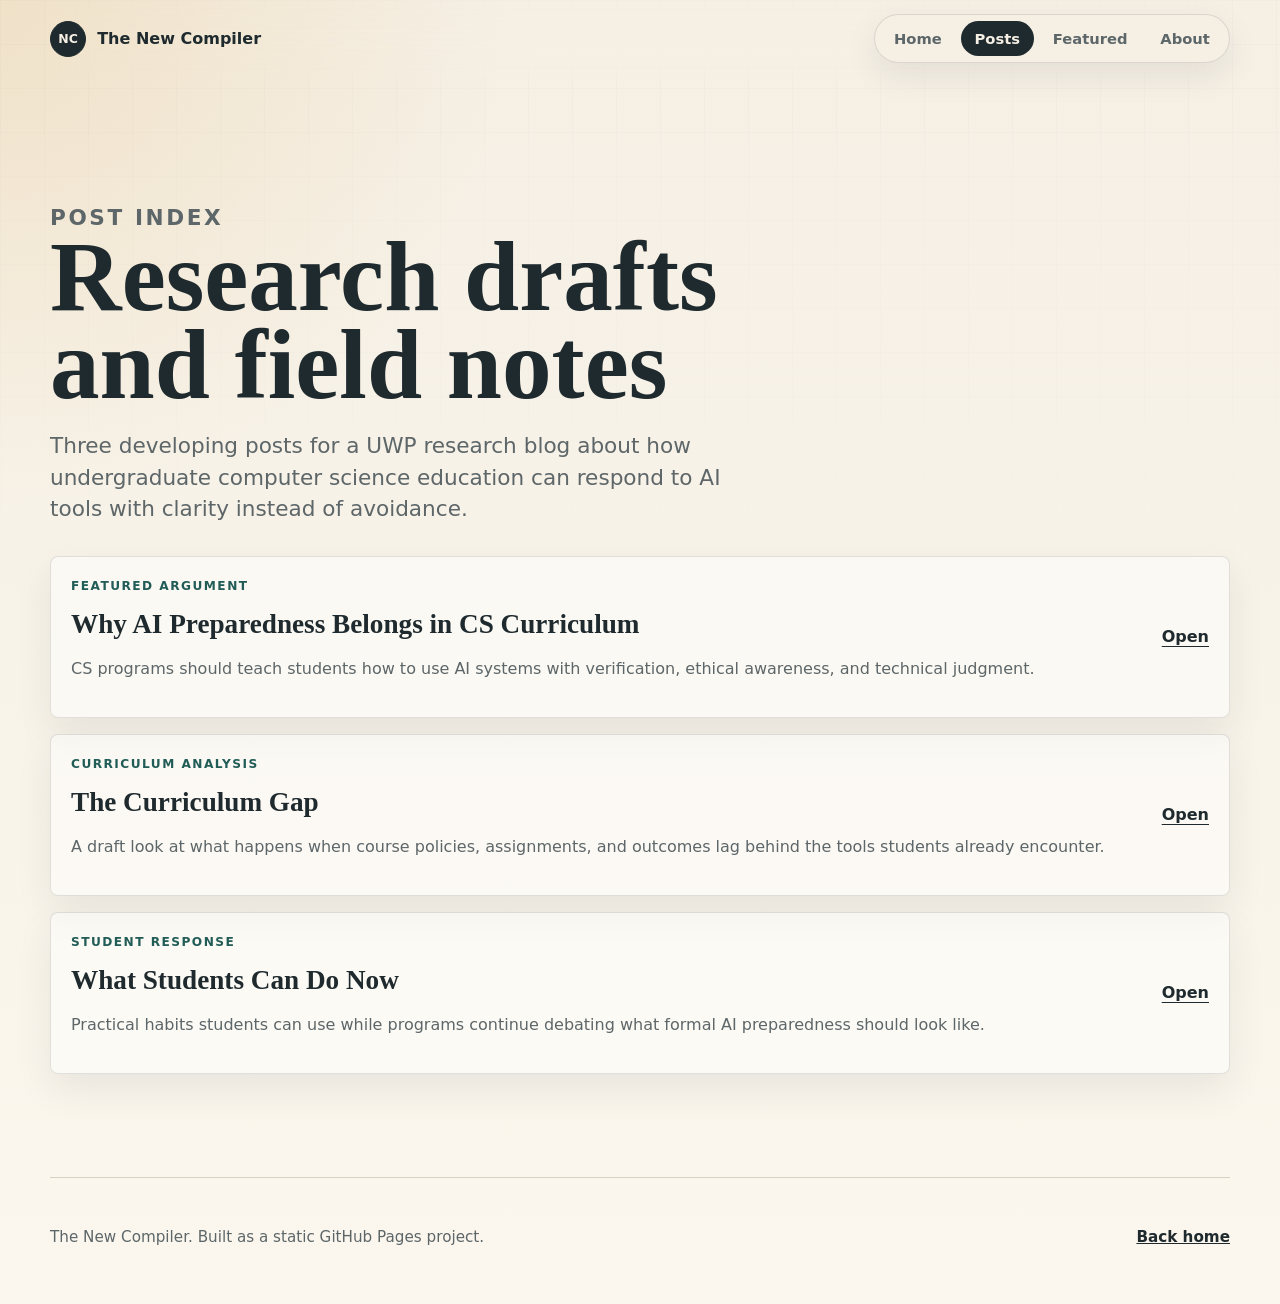
==== posts/index.html @ 00ad9a23 "Create static UWP AI blog" ====
<!DOCTYPE html>
<html lang="en">
<head>
  <meta charset="UTF-8" />
  <meta name="viewport" content="width=device-width, initial-scale=1.0" />
  <meta
    name="description"
    content="Posts from The New Compiler, a UWP research blog on AI preparedness in CS education."
  />
  <title>Posts | The New Compiler</title>
  <link rel="stylesheet" href="../styles/main.css" />
</head>
<body>
  <a class="skip-link" href="#main">Skip to main content</a>

  <header class="site-header">
    <a class="site-logo" href="../index.html" aria-label="The New Compiler home">
      <span class="logo-mark" aria-hidden="true">NC</span>
      <span>The New Compiler</span>
    </a>
    <nav class="site-nav" aria-label="Primary navigation">
      <a href="../index.html">Home</a>
      <a href="./index.html">Posts</a>
      <a href="./ai-preparedness.html">Featured</a>
      <a href="../index.html#about">About</a>
    </nav>
  </header>

  <div class="reading-progress" aria-hidden="true">
    <span></span>
  </div>

  <main id="main" class="page-shell">
    <header class="page-header">
      <p class="eyebrow">Post index</p>
      <h1>Research drafts and field notes</h1>
      <p>
        Three developing posts for a UWP research blog about how undergraduate
        computer science education can respond to AI tools with clarity instead
        of avoidance.
      </p>
    </header>

    <section class="post-list" aria-label="All blog posts">
      <article class="list-card">
        <div>
          <p class="tag">Featured argument</p>
          <h2><a href="./ai-preparedness.html">Why AI Preparedness Belongs in CS Curriculum</a></h2>
          <p>
            CS programs should teach students how to use AI systems with
            verification, ethical awareness, and technical judgment.
          </p>
        </div>
        <a class="text-link" href="./ai-preparedness.html">Open</a>
      </article>

      <article class="list-card">
        <div>
          <p class="tag">Curriculum analysis</p>
          <h2><a href="./curriculum-gap.html">The Curriculum Gap</a></h2>
          <p>
            A draft look at what happens when course policies, assignments, and
            outcomes lag behind the tools students already encounter.
          </p>
        </div>
        <a class="text-link" href="./curriculum-gap.html">Open</a>
      </article>

      <article class="list-card">
        <div>
          <p class="tag">Student response</p>
          <h2><a href="./student-response.html">What Students Can Do Now</a></h2>
          <p>
            Practical habits students can use while programs continue debating
            what formal AI preparedness should look like.
          </p>
        </div>
        <a class="text-link" href="./student-response.html">Open</a>
      </article>
    </section>
  </main>

  <footer class="site-footer">
    <p>The New Compiler. Built as a static GitHub Pages project.</p>
    <a href="../index.html">Back home</a>
  </footer>

  <script src="../scripts/main.js"></script>
</body>
</html>
---- styles/main.css ----
:root {
  --paper: #f5efe4;
  --paper-soft: #fbf7ee;
  --ink: #1f2a2e;
  --ink-muted: #5d6668;
  --line: #d8d0c2;
  --green: #2e7d76;
  --green-dark: #215c57;
  --rust: #c95b3e;
  --gold: #d8a34a;
  --white: #ffffff;
  --shadow: 0 22px 60px rgba(31, 42, 46, 0.14);
  --max-width: 1180px;
  --article-width: 760px;
}

* {
  box-sizing: border-box;
}

html {
  scroll-behavior: smooth;
}

body {
  margin: 0;
  background:
    radial-gradient(circle at top left, rgba(216, 163, 74, 0.18), transparent 32rem),
    linear-gradient(180deg, var(--paper) 0%, var(--paper-soft) 100%);
  color: var(--ink);
  font-family: Inter, ui-sans-serif, system-ui, -apple-system, BlinkMacSystemFont, "Segoe UI", sans-serif;
  font-size: 16px;
  line-height: 1.6;
}

body::before {
  content: "";
  position: fixed;
  inset: 0;
  pointer-events: none;
  background-image:
    linear-gradient(rgba(31, 42, 46, 0.035) 1px, transparent 1px),
    linear-gradient(90deg, rgba(31, 42, 46, 0.035) 1px, transparent 1px);
  background-size: 44px 44px;
  mask-image: linear-gradient(to bottom, rgba(0, 0, 0, 0.5), transparent 70%);
}

img {
  display: block;
  max-width: 100%;
}

a {
  color: inherit;
}

a:focus-visible,
button:focus-visible {
  outline: 3px solid var(--gold);
  outline-offset: 4px;
}

.skip-link {
  position: absolute;
  left: 1rem;
  top: 0.75rem;
  z-index: 100;
  transform: translateY(-150%);
  background: var(--ink);
  color: var(--paper);
  padding: 0.7rem 1rem;
  border-radius: 999px;
  text-decoration: none;
  transition: transform 160ms ease;
}

.skip-link:focus {
  transform: translateY(0);
}

.site-header {
  position: sticky;
  top: 0;
  z-index: 20;
  display: flex;
  align-items: center;
  justify-content: space-between;
  gap: 1rem;
  width: min(var(--max-width), calc(100% - 2rem));
  margin: 0 auto;
  padding: 0.9rem 0;
  backdrop-filter: blur(18px);
}

.site-header.is-scrolled {
  border-bottom: 1px solid rgba(31, 42, 46, 0.08);
}

.site-logo {
  display: inline-flex;
  align-items: center;
  gap: 0.7rem;
  min-width: max-content;
  color: var(--ink);
  font-weight: 800;
  letter-spacing: 0;
  text-decoration: none;
}

.logo-mark {
  display: inline-grid;
  place-items: center;
  width: 2.25rem;
  height: 2.25rem;
  border: 1px solid var(--ink);
  border-radius: 50%;
  background: var(--ink);
  color: var(--paper);
  font-size: 0.78rem;
  font-weight: 900;
}

.site-nav {
  display: flex;
  align-items: center;
  gap: 0.35rem;
  padding: 0.35rem;
  border: 1px solid rgba(31, 42, 46, 0.12);
  border-radius: 999px;
  background: rgba(245, 239, 228, 0.78);
  box-shadow: 0 12px 34px rgba(31, 42, 46, 0.08);
}

.site-nav a {
  display: inline-flex;
  align-items: center;
  min-height: 2.2rem;
  padding: 0.35rem 0.85rem;
  border-radius: 999px;
  color: var(--ink-muted);
  font-size: 0.92rem;
  font-weight: 700;
  text-decoration: none;
  transition: background 160ms ease, color 160ms ease;
}

.site-nav a:hover,
.site-nav a.is-active {
  background: var(--ink);
  color: var(--paper);
}

.reading-progress {
  position: fixed;
  top: 0;
  left: 0;
  z-index: 30;
  width: 100%;
  height: 4px;
  background: transparent;
}

.reading-progress span {
  display: block;
  width: 0%;
  height: 100%;
  background: linear-gradient(90deg, var(--rust), var(--gold), var(--green));
}

.hero {
  display: grid;
  grid-template-columns: minmax(0, 1.05fr) minmax(300px, 0.85fr);
  align-items: center;
  gap: clamp(2rem, 5vw, 5rem);
  width: min(var(--max-width), calc(100% - 2rem));
  min-height: calc(100svh - 5.5rem);
  margin: 0 auto;
  padding: clamp(2.5rem, 7vw, 6rem) 0 clamp(2rem, 5vw, 4rem);
}

.hero-copy {
  max-width: 760px;
}

.eyebrow,
.section-kicker,
.tag,
.note-label {
  margin: 0 0 0.85rem;
  color: var(--green-dark);
  font-size: 0.76rem;
  font-weight: 900;
  letter-spacing: 0.12em;
  text-transform: uppercase;
}

.hero h1,
.page-header h1,
.article-header h1 {
  margin: 0;
  font-family: Georgia, "Times New Roman", serif;
  font-size: 8.8rem;
  line-height: 0.88;
  letter-spacing: 0;
  overflow-wrap: anywhere;
}

.subtitle,
.page-header p,
.article-dek {
  max-width: 680px;
  margin: 1.4rem 0 0;
  color: var(--ink-muted);
  font-size: 1.35rem;
  line-height: 1.45;
}

.hero-actions {
  display: flex;
  flex-wrap: wrap;
  gap: 0.8rem;
  margin-top: 2rem;
}

.button {
  display: inline-flex;
  align-items: center;
  justify-content: center;
  min-height: 3rem;
  padding: 0.8rem 1.15rem;
  border: 1px solid var(--ink);
  border-radius: 999px;
  font-weight: 800;
  text-decoration: none;
  transition: transform 160ms ease, box-shadow 160ms ease, background 160ms ease;
}

.button:hover {
  transform: translateY(-2px);
  box-shadow: 0 14px 28px rgba(31, 42, 46, 0.12);
}

.button.primary {
  background: var(--ink);
  color: var(--paper);
}

.button.secondary {
  background: rgba(255, 255, 255, 0.42);
  color: var(--ink);
}

.hero-visual {
  margin: 0;
}

.hero-visual img {
  width: 100%;
  border: 1px solid rgba(31, 42, 46, 0.12);
  border-radius: 1.5rem;
  box-shadow: var(--shadow);
}

.hero-visual figcaption {
  max-width: 28rem;
  margin: 0.85rem 0 0;
  color: var(--ink-muted);
  font-size: 0.9rem;
}

.featured-argument,
.content-section,
.about-section,
.page-shell,
.article-shell {
  width: min(var(--max-width), calc(100% - 2rem));
  margin: 0 auto;
}

.featured-argument {
  padding: clamp(2rem, 5vw, 4rem) 0;
  border-top: 1px solid var(--line);
  border-bottom: 1px solid var(--line);
}

.feature-layout {
  display: grid;
  grid-template-columns: minmax(0, 1fr) minmax(260px, 0.38fr);
  gap: clamp(1.5rem, 4vw, 3rem);
  align-items: start;
}

.featured-argument h2,
.section-heading h2,
.about-section h2 {
  margin: 0;
  font-family: Georgia, "Times New Roman", serif;
  font-size: 4.2rem;
  line-height: 1;
  letter-spacing: 0;
}

.featured-argument p,
.about-section p {
  margin: 1.2rem 0 0;
  color: var(--ink-muted);
  font-size: 1.08rem;
}

.argument-note {
  padding: 1.25rem;
  border: 1px solid rgba(31, 42, 46, 0.14);
  border-radius: 0.5rem;
  background: var(--ink);
  color: var(--paper);
}

.argument-note p {
  color: var(--paper);
}

.argument-note .note-label {
  color: var(--gold);
}

.content-section {
  padding: clamp(3rem, 7vw, 6rem) 0 0;
}

.section-heading {
  display: flex;
  align-items: end;
  justify-content: space-between;
  gap: 2rem;
  margin-bottom: 1.3rem;
}

.post-grid {
  display: grid;
  grid-template-columns: repeat(3, minmax(0, 1fr));
  gap: 1rem;
}

.post-card,
.source-grid article,
.list-card {
  border: 1px solid rgba(31, 42, 46, 0.13);
  border-radius: 0.5rem;
  background: rgba(255, 255, 255, 0.48);
  box-shadow: 0 16px 36px rgba(31, 42, 46, 0.08);
}

.post-card {
  display: flex;
  flex-direction: column;
  min-height: 24rem;
  padding: 1.25rem;
}

.post-card h3,
.source-grid h3,
.list-card h2 {
  margin: 0;
  font-family: Georgia, "Times New Roman", serif;
  font-size: 1.7rem;
  line-height: 1.08;
}

.post-card h3 a,
.list-card h2 a {
  text-decoration: none;
}

.post-card h3 a:hover,
.list-card h2 a:hover,
.text-link:hover {
  color: var(--green-dark);
}

.post-card p:not(.tag),
.source-grid p,
.list-card p:not(.tag) {
  color: var(--ink-muted);
}

.post-card .text-link {
  margin-top: auto;
}

.text-link {
  display: inline-flex;
  align-items: center;
  width: fit-content;
  color: var(--ink);
  font-weight: 900;
  text-underline-offset: 0.25em;
}

.question-list {
  display: grid;
  grid-template-columns: repeat(4, minmax(0, 1fr));
  gap: 0.8rem;
  margin: 0;
  padding: 0;
  list-style: none;
  counter-reset: questions;
}

.question-list li {
  min-height: 13rem;
  padding: 1rem;
  border-top: 4px solid var(--green);
  background: var(--ink);
  color: var(--paper);
  counter-increment: questions;
}

.question-list li::before {
  content: "0" counter(questions);
  display: block;
  margin-bottom: 1.2rem;
  color: var(--gold);
  font-weight: 900;
}

.source-grid {
  display: grid;
  grid-template-columns: repeat(3, minmax(0, 1fr));
  gap: 1rem;
}

.source-grid article {
  padding: 1.25rem;
}

.about-section {
  display: grid;
  grid-template-columns: minmax(0, 0.8fr) minmax(280px, 0.55fr);
  gap: clamp(1.5rem, 5vw, 4rem);
  align-items: start;
  margin-top: clamp(3rem, 7vw, 6rem);
  padding: clamp(2rem, 5vw, 4rem) 0;
  border-top: 1px solid var(--line);
}

.site-footer {
  display: flex;
  align-items: center;
  justify-content: space-between;
  gap: 1rem;
  width: min(var(--max-width), calc(100% - 2rem));
  margin: 0 auto;
  padding: 2rem 0 2.5rem;
  border-top: 1px solid var(--line);
  color: var(--ink-muted);
  font-size: 0.95rem;
}

.site-footer a {
  color: var(--ink);
  font-weight: 800;
}

.page-shell {
  padding: clamp(3rem, 8vw, 7rem) 0;
}

.page-header {
  margin-bottom: 2rem;
}

.page-header h1 {
  max-width: 820px;
  font-size: 6.2rem;
}

.post-list {
  display: grid;
  gap: 1rem;
}

.list-card {
  display: grid;
  grid-template-columns: minmax(0, 1fr) auto;
  gap: 1rem;
  align-items: center;
  padding: 1.25rem;
}

.article-shell {
  padding: clamp(2rem, 7vw, 5.5rem) 0;
}

.article {
  max-width: var(--article-width);
  margin: 0 auto;
}

.article-header {
  margin-bottom: 2rem;
}

.article-header h1 {
  font-size: 5.7rem;
}

.draft-box {
  margin: 0 0 1.8rem;
  padding: 1rem 1.1rem;
  border-left: 5px solid var(--rust);
  background: rgba(255, 255, 255, 0.62);
  color: var(--ink);
  font-weight: 750;
}

.article p,
.article li {
  color: var(--ink-muted);
  font-size: 1.08rem;
}

.article h2 {
  margin: 2.4rem 0 0.8rem;
  font-family: Georgia, "Times New Roman", serif;
  font-size: 2.8rem;
  line-height: 1.05;
}

.article blockquote {
  margin: 2rem 0;
  padding: 1.1rem 1.3rem;
  border-left: 5px solid var(--green);
  background: var(--ink);
  color: var(--paper);
  font-family: Georgia, "Times New Roman", serif;
  font-size: 1.5rem;
  line-height: 1.3;
}

.article-list {
  padding-left: 1.4rem;
}

.article-footer {
  display: flex;
  flex-wrap: wrap;
  gap: 1rem;
  justify-content: space-between;
  margin-top: 3rem;
  padding-top: 1.5rem;
  border-top: 1px solid var(--line);
}

@media (max-width: 900px) {
  .site-header {
    align-items: flex-start;
    flex-direction: column;
  }

  .site-nav {
    width: 100%;
    overflow-x: auto;
    border-radius: 0.5rem;
  }

  .site-nav a {
    white-space: nowrap;
  }

  .hero,
  .feature-layout,
  .about-section {
    grid-template-columns: 1fr;
  }

  .hero {
    min-height: auto;
  }

  .post-grid,
  .source-grid,
  .question-list {
    grid-template-columns: 1fr 1fr;
  }

  .hero h1,
  .page-header h1 {
    font-size: 5.6rem;
  }

  .article-header h1 {
    font-size: 4.2rem;
  }

  .featured-argument h2,
  .section-heading h2,
  .about-section h2 {
    font-size: 3.2rem;
  }
}

@media (max-width: 640px) {
  body {
    font-size: 15px;
  }

  .hero h1,
  .page-header h1 {
    font-size: 4rem;
  }

  .article-header h1 {
    font-size: 2.65rem;
    line-height: 0.96;
  }

  .subtitle,
  .page-header p,
  .article-dek {
    font-size: 1.08rem;
  }

  .featured-argument h2,
  .section-heading h2,
  .about-section h2 {
    font-size: 2.4rem;
  }

  .article h2 {
    font-size: 2rem;
  }

  .hero-actions,
  .site-footer {
    align-items: stretch;
    flex-direction: column;
  }

  .button {
    width: 100%;
  }

  .section-heading {
    display: block;
  }

  .post-grid,
  .source-grid,
  .question-list {
    grid-template-columns: 1fr;
  }

  .post-card {
    min-height: auto;
  }

  .question-list li {
    min-height: auto;
  }

  .list-card {
    display: block;
  }
}
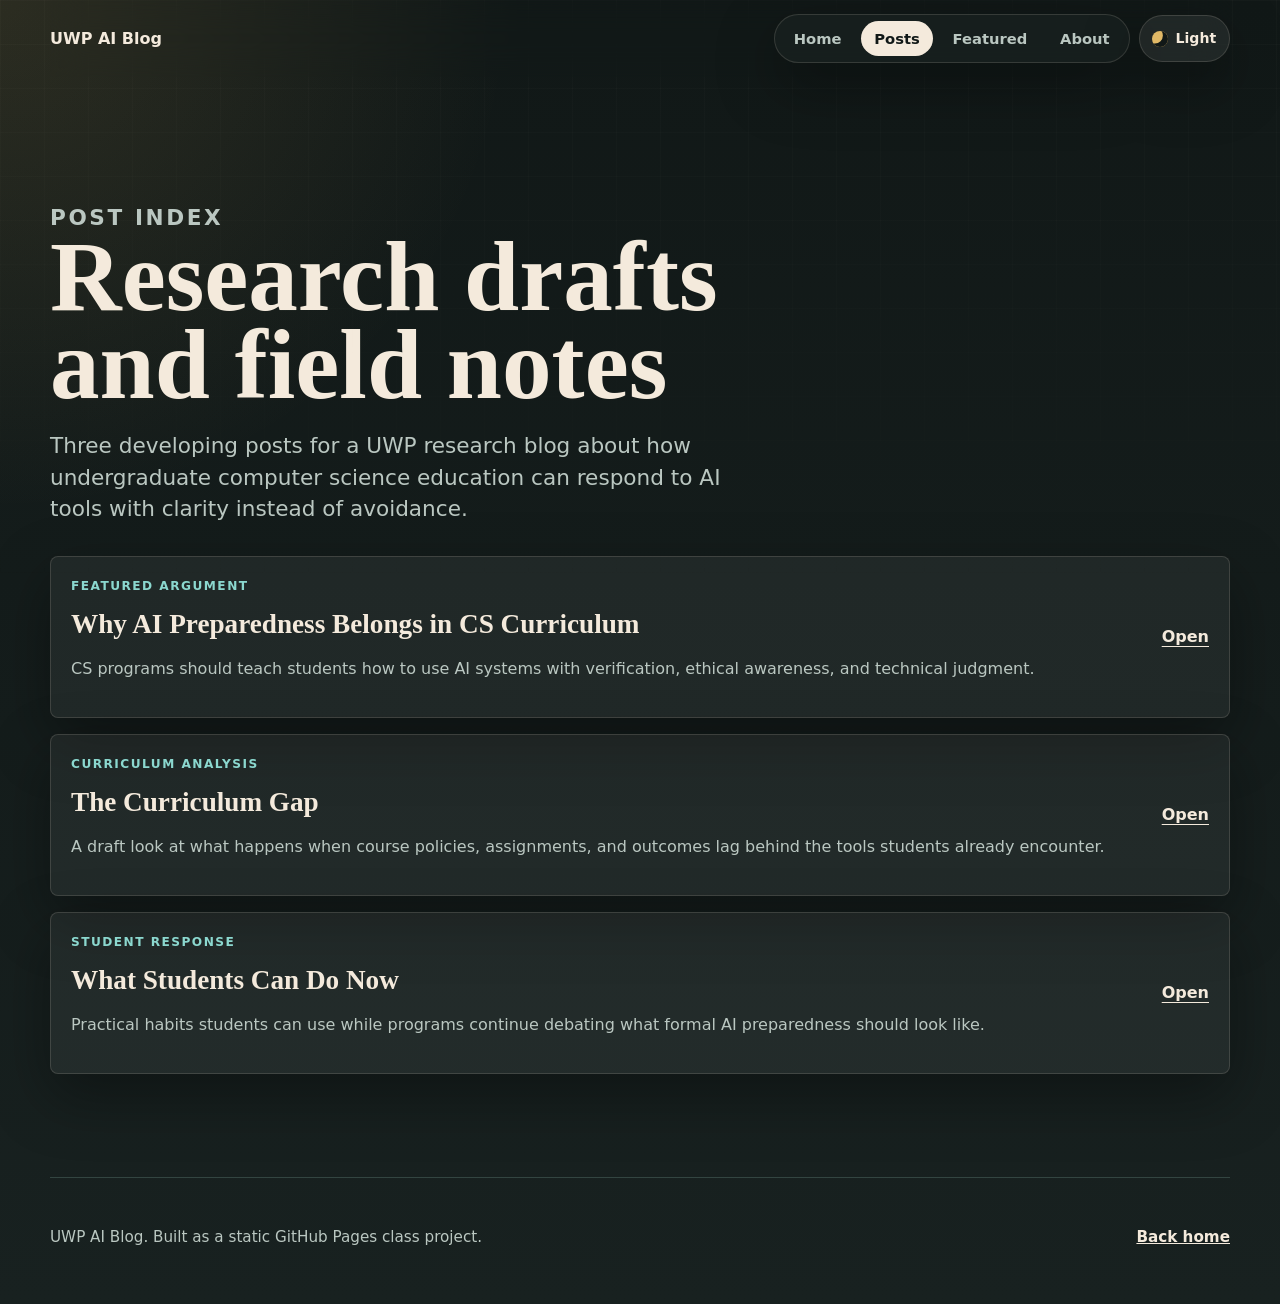
==== commit 9cbc303c: "Add dark mode theme toggle and update class blog branding" ====
--- a/posts/index.html
+++ b/posts/index.html
@@ -5,25 +5,37 @@
   <meta name="viewport" content="width=device-width, initial-scale=1.0" />
   <meta
     name="description"
-    content="Posts from The New Compiler, a UWP research blog on AI preparedness in CS education."
+    content="Posts from a UWP research blog on AI preparedness in CS education."
   />
-  <title>Posts | The New Compiler</title>
+  <title>Posts | AI Preparedness in CS Education</title>
+  <script>
+    try {
+      document.documentElement.dataset.theme = localStorage.getItem("uwp-ai-theme") || "dark";
+    } catch (error) {
+      document.documentElement.dataset.theme = "dark";
+    }
+  </script>
   <link rel="stylesheet" href="../styles/main.css" />
 </head>
 <body>
   <a class="skip-link" href="#main">Skip to main content</a>
 
   <header class="site-header">
-    <a class="site-logo" href="../index.html" aria-label="The New Compiler home">
-      <span class="logo-mark" aria-hidden="true">NC</span>
-      <span>The New Compiler</span>
+    <a class="site-logo" href="../index.html" aria-label="UWP AI Blog home">
+      <span>UWP AI Blog</span>
     </a>
-    <nav class="site-nav" aria-label="Primary navigation">
-      <a href="../index.html">Home</a>
-      <a href="./index.html">Posts</a>
-      <a href="./ai-preparedness.html">Featured</a>
-      <a href="../index.html#about">About</a>
-    </nav>
+    <div class="header-actions">
+      <nav class="site-nav" aria-label="Primary navigation">
+        <a href="../index.html">Home</a>
+        <a href="./index.html">Posts</a>
+        <a href="./ai-preparedness.html">Featured</a>
+        <a href="../index.html#about">About</a>
+      </nav>
+      <button class="theme-toggle" type="button" aria-label="Switch to light mode">
+        <span class="theme-toggle-icon" aria-hidden="true"></span>
+        <span class="theme-toggle-text">Light</span>
+      </button>
+    </div>
   </header>
 
   <div class="reading-progress" aria-hidden="true">
@@ -81,7 +93,7 @@
   </main>
 
   <footer class="site-footer">
-    <p>The New Compiler. Built as a static GitHub Pages project.</p>
+    <p>UWP AI Blog. Built as a static GitHub Pages class project.</p>
     <a href="../index.html">Back home</a>
   </footer>
 
--- a/styles/main.css
+++ b/styles/main.css
@@ -1,4 +1,34 @@
 :root {
+  color-scheme: dark;
+  --paper: #111817;
+  --paper-soft: #182120;
+  --ink: #f4eadc;
+  --ink-muted: #bac7c1;
+  --line: #334541;
+  --green: #3fafa4;
+  --green-dark: #8bd8cf;
+  --rust: #d66b4f;
+  --gold: #e0b866;
+  --white: #ffffff;
+  --glow: rgba(224, 184, 102, 0.13);
+  --grid-line: rgba(244, 234, 220, 0.045);
+  --header-line: rgba(244, 234, 220, 0.11);
+  --nav-bg: rgba(24, 33, 32, 0.84);
+  --nav-active-bg: #f4eadc;
+  --nav-active-text: #111817;
+  --card-bg: rgba(255, 255, 255, 0.055);
+  --soft-fill: rgba(255, 255, 255, 0.08);
+  --border-subtle: rgba(244, 234, 220, 0.14);
+  --inverse-bg: #f4eadc;
+  --inverse-text: #111817;
+  --button-secondary-bg: rgba(255, 255, 255, 0.065);
+  --shadow: 0 22px 60px rgba(0, 0, 0, 0.34);
+  --max-width: 1180px;
+  --article-width: 760px;
+}
+
+[data-theme="light"] {
+  color-scheme: light;
   --paper: #f5efe4;
   --paper-soft: #fbf7ee;
   --ink: #1f2a2e;
@@ -8,10 +38,19 @@
   --green-dark: #215c57;
   --rust: #c95b3e;
   --gold: #d8a34a;
-  --white: #ffffff;
+  --glow: rgba(216, 163, 74, 0.18);
+  --grid-line: rgba(31, 42, 46, 0.035);
+  --header-line: rgba(31, 42, 46, 0.08);
+  --nav-bg: rgba(245, 239, 228, 0.82);
+  --nav-active-bg: #1f2a2e;
+  --nav-active-text: #f5efe4;
+  --card-bg: rgba(255, 255, 255, 0.48);
+  --soft-fill: rgba(255, 255, 255, 0.62);
+  --border-subtle: rgba(31, 42, 46, 0.13);
+  --inverse-bg: #1f2a2e;
+  --inverse-text: #f5efe4;
+  --button-secondary-bg: rgba(255, 255, 255, 0.42);
   --shadow: 0 22px 60px rgba(31, 42, 46, 0.14);
-  --max-width: 1180px;
-  --article-width: 760px;
 }
 
 * {
@@ -25,7 +64,7 @@
 body {
   margin: 0;
   background:
-    radial-gradient(circle at top left, rgba(216, 163, 74, 0.18), transparent 32rem),
+    radial-gradient(circle at top left, var(--glow), transparent 32rem),
     linear-gradient(180deg, var(--paper) 0%, var(--paper-soft) 100%);
   color: var(--ink);
   font-family: Inter, ui-sans-serif, system-ui, -apple-system, BlinkMacSystemFont, "Segoe UI", sans-serif;
@@ -39,8 +78,8 @@
   inset: 0;
   pointer-events: none;
   background-image:
-    linear-gradient(rgba(31, 42, 46, 0.035) 1px, transparent 1px),
-    linear-gradient(90deg, rgba(31, 42, 46, 0.035) 1px, transparent 1px);
+    linear-gradient(var(--grid-line) 1px, transparent 1px),
+    linear-gradient(90deg, var(--grid-line) 1px, transparent 1px);
   background-size: 44px 44px;
   mask-image: linear-gradient(to bottom, rgba(0, 0, 0, 0.5), transparent 70%);
 }
@@ -66,8 +105,8 @@
   top: 0.75rem;
   z-index: 100;
   transform: translateY(-150%);
-  background: var(--ink);
-  color: var(--paper);
+  background: var(--inverse-bg);
+  color: var(--inverse-text);
   padding: 0.7rem 1rem;
   border-radius: 999px;
   text-decoration: none;
@@ -93,7 +132,7 @@
 }
 
 .site-header.is-scrolled {
-  border-bottom: 1px solid rgba(31, 42, 46, 0.08);
+  border-bottom: 1px solid var(--header-line);
 }
 
 .site-logo {
@@ -107,17 +146,10 @@
   text-decoration: none;
 }
 
-.logo-mark {
-  display: inline-grid;
-  place-items: center;
-  width: 2.25rem;
-  height: 2.25rem;
-  border: 1px solid var(--ink);
-  border-radius: 50%;
-  background: var(--ink);
-  color: var(--paper);
-  font-size: 0.78rem;
-  font-weight: 900;
+.header-actions {
+  display: flex;
+  align-items: center;
+  gap: 0.55rem;
 }
 
 .site-nav {
@@ -125,10 +157,10 @@
   align-items: center;
   gap: 0.35rem;
   padding: 0.35rem;
-  border: 1px solid rgba(31, 42, 46, 0.12);
+  border: 1px solid var(--border-subtle);
   border-radius: 999px;
-  background: rgba(245, 239, 228, 0.78);
-  box-shadow: 0 12px 34px rgba(31, 42, 46, 0.08);
+  background: var(--nav-bg);
+  box-shadow: var(--shadow);
 }
 
 .site-nav a {
@@ -146,8 +178,43 @@
 
 .site-nav a:hover,
 .site-nav a.is-active {
-  background: var(--ink);
-  color: var(--paper);
+  background: var(--nav-active-bg);
+  color: var(--nav-active-text);
+}
+
+.theme-toggle {
+  display: inline-flex;
+  align-items: center;
+  gap: 0.45rem;
+  min-height: 2.9rem;
+  padding: 0.35rem 0.8rem;
+  border: 1px solid var(--border-subtle);
+  border-radius: 999px;
+  background: var(--button-secondary-bg);
+  color: var(--ink);
+  box-shadow: var(--shadow);
+  cursor: pointer;
+  font: inherit;
+  font-size: 0.88rem;
+  font-weight: 800;
+  transition: background 160ms ease, border-color 160ms ease, color 160ms ease;
+}
+
+.theme-toggle:hover {
+  border-color: var(--gold);
+}
+
+.theme-toggle-icon {
+  position: relative;
+  width: 1rem;
+  height: 1rem;
+  border-radius: 50%;
+  background: var(--gold);
+  box-shadow: inset -0.32rem -0.22rem 0 var(--paper);
+}
+
+[data-theme="light"] .theme-toggle-icon {
+  box-shadow: 0 0 0 0.22rem rgba(216, 163, 74, 0.24);
 }
 
 .reading-progress {
@@ -228,7 +295,7 @@
   justify-content: center;
   min-height: 3rem;
   padding: 0.8rem 1.15rem;
-  border: 1px solid var(--ink);
+  border: 1px solid var(--border-subtle);
   border-radius: 999px;
   font-weight: 800;
   text-decoration: none;
@@ -237,16 +304,16 @@
 
 .button:hover {
   transform: translateY(-2px);
-  box-shadow: 0 14px 28px rgba(31, 42, 46, 0.12);
+  box-shadow: var(--shadow);
 }
 
 .button.primary {
-  background: var(--ink);
-  color: var(--paper);
+  background: var(--inverse-bg);
+  color: var(--inverse-text);
 }
 
 .button.secondary {
-  background: rgba(255, 255, 255, 0.42);
+  background: var(--button-secondary-bg);
   color: var(--ink);
 }
 
@@ -256,7 +323,7 @@
 
 .hero-visual img {
   width: 100%;
-  border: 1px solid rgba(31, 42, 46, 0.12);
+  border: 1px solid var(--border-subtle);
   border-radius: 1.5rem;
   box-shadow: var(--shadow);
 }
@@ -309,14 +376,14 @@
 
 .argument-note {
   padding: 1.25rem;
-  border: 1px solid rgba(31, 42, 46, 0.14);
+  border: 1px solid var(--border-subtle);
   border-radius: 0.5rem;
-  background: var(--ink);
-  color: var(--paper);
+  background: var(--inverse-bg);
+  color: var(--inverse-text);
 }
 
 .argument-note p {
-  color: var(--paper);
+  color: var(--inverse-text);
 }
 
 .argument-note .note-label {
@@ -344,10 +411,10 @@
 .post-card,
 .source-grid article,
 .list-card {
-  border: 1px solid rgba(31, 42, 46, 0.13);
+  border: 1px solid var(--border-subtle);
   border-radius: 0.5rem;
-  background: rgba(255, 255, 255, 0.48);
-  box-shadow: 0 16px 36px rgba(31, 42, 46, 0.08);
+  background: var(--card-bg);
+  box-shadow: var(--shadow);
 }
 
 .post-card {
@@ -410,8 +477,8 @@
   min-height: 13rem;
   padding: 1rem;
   border-top: 4px solid var(--green);
-  background: var(--ink);
-  color: var(--paper);
+  background: var(--inverse-bg);
+  color: var(--inverse-text);
   counter-increment: questions;
 }
 
@@ -508,7 +575,7 @@
   margin: 0 0 1.8rem;
   padding: 1rem 1.1rem;
   border-left: 5px solid var(--rust);
-  background: rgba(255, 255, 255, 0.62);
+  background: var(--soft-fill);
   color: var(--ink);
   font-weight: 750;
 }
@@ -530,8 +597,8 @@
   margin: 2rem 0;
   padding: 1.1rem 1.3rem;
   border-left: 5px solid var(--green);
-  background: var(--ink);
-  color: var(--paper);
+  background: var(--inverse-bg);
+  color: var(--inverse-text);
   font-family: Georgia, "Times New Roman", serif;
   font-size: 1.5rem;
   line-height: 1.3;
@@ -557,12 +624,22 @@
     flex-direction: column;
   }
 
+  .header-actions {
+    align-items: stretch;
+    flex-direction: column;
+    width: 100%;
+  }
+
   .site-nav {
     width: 100%;
     overflow-x: auto;
     border-radius: 0.5rem;
   }
 
+  .theme-toggle {
+    width: fit-content;
+  }
+
   .site-nav a {
     white-space: nowrap;
   }
@@ -662,3 +739,21 @@
     display: block;
   }
 }
+
+@media (prefers-reduced-motion: reduce) {
+  html {
+    scroll-behavior: auto;
+  }
+
+  *,
+  *::before,
+  *::after {
+    transition-duration: 0.001ms !important;
+    animation-duration: 0.001ms !important;
+    animation-iteration-count: 1 !important;
+  }
+
+  .button:hover {
+    transform: none;
+  }
+}
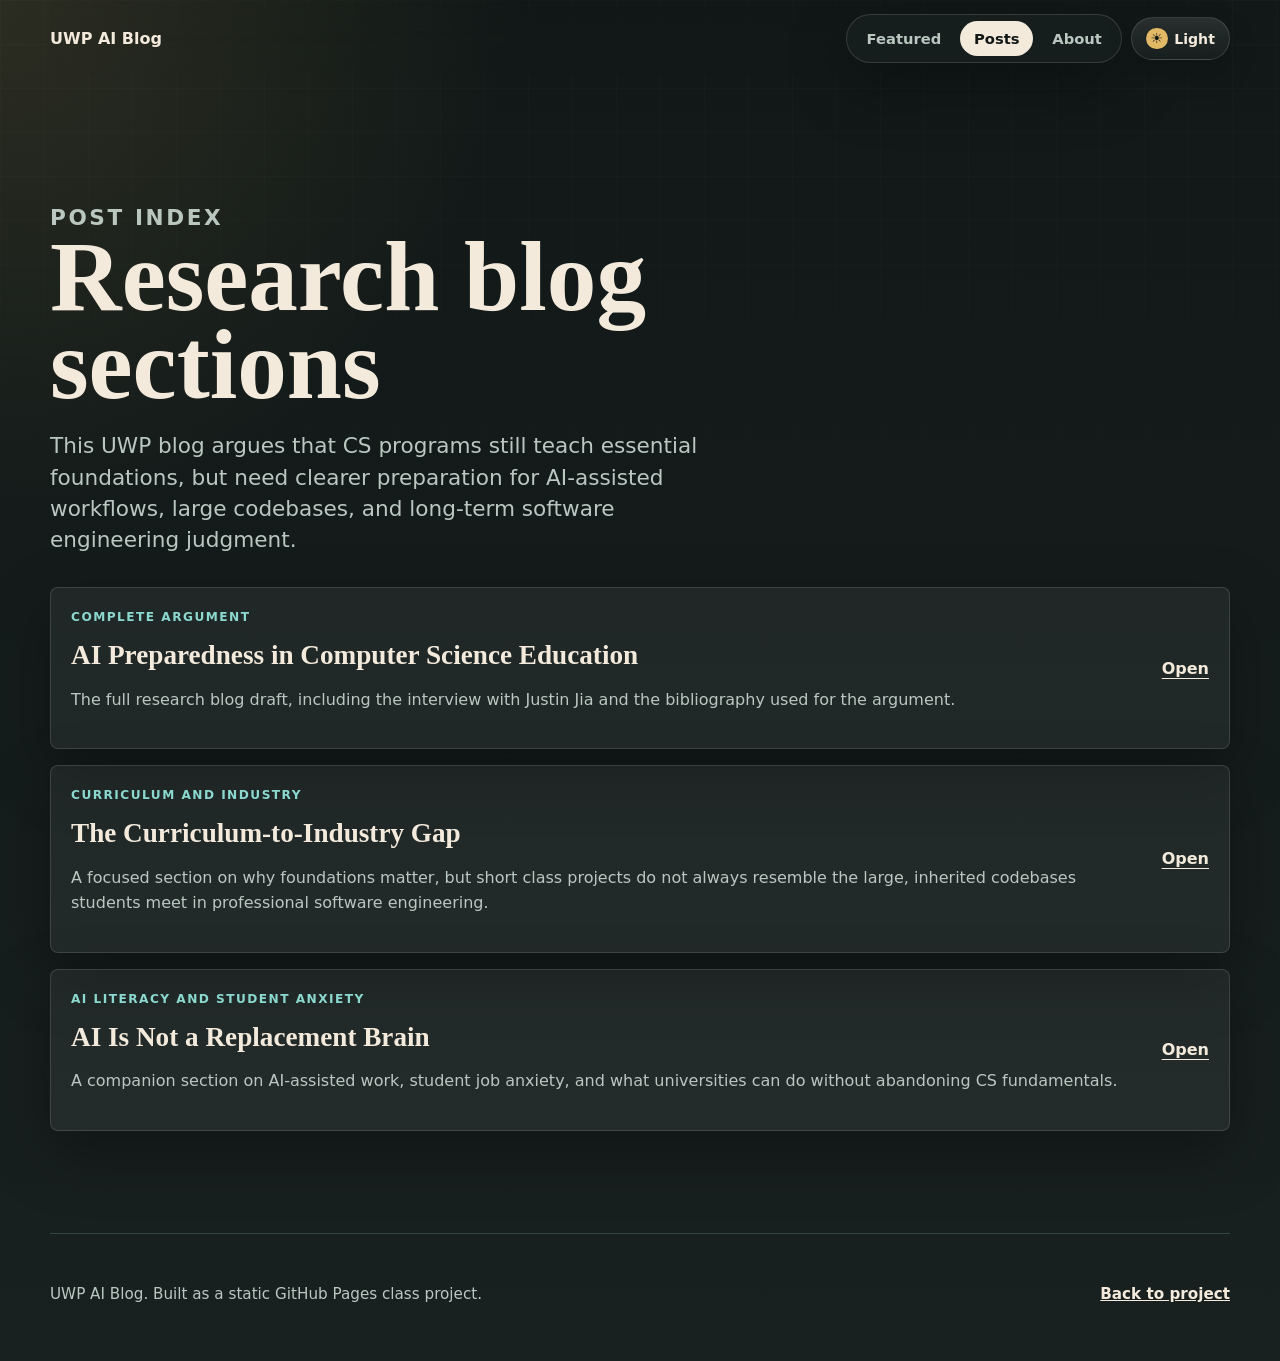
==== commit 7ccb72a6: "Replace placeholder content with UWP AI research blog draft" ====
--- a/posts/index.html
+++ b/posts/index.html
@@ -5,9 +5,9 @@
   <meta name="viewport" content="width=device-width, initial-scale=1.0" />
   <meta
     name="description"
-    content="Posts from a UWP research blog on AI preparedness in CS education."
+    content="Posts from a UWP class research blog on AI preparedness in undergraduate computer science education."
   />
-  <title>Posts | AI Preparedness in CS Education</title>
+  <title>Posts | AI Preparedness in Computer Science Education</title>
   <script>
     try {
       document.documentElement.dataset.theme = localStorage.getItem("uwp-ai-theme") || "dark";
@@ -26,13 +26,12 @@
     </a>
     <div class="header-actions">
       <nav class="site-nav" aria-label="Primary navigation">
-        <a href="../index.html">Home</a>
+        <a href="../index.html#featured">Featured</a>
         <a href="./index.html">Posts</a>
-        <a href="./ai-preparedness.html">Featured</a>
         <a href="../index.html#about">About</a>
       </nav>
       <button class="theme-toggle" type="button" aria-label="Switch to light mode">
-        <span class="theme-toggle-icon" aria-hidden="true"></span>
+        <span class="theme-toggle-icon" aria-hidden="true">☀</span>
         <span class="theme-toggle-text">Light</span>
       </button>
     </div>
@@ -45,22 +44,22 @@
   <main id="main" class="page-shell">
     <header class="page-header">
       <p class="eyebrow">Post index</p>
-      <h1>Research drafts and field notes</h1>
+      <h1>Research blog sections</h1>
       <p>
-        Three developing posts for a UWP research blog about how undergraduate
-        computer science education can respond to AI tools with clarity instead
-        of avoidance.
+        This UWP blog argues that CS programs still teach essential foundations,
+        but need clearer preparation for AI-assisted workflows, large codebases,
+        and long-term software engineering judgment.
       </p>
     </header>
 
     <section class="post-list" aria-label="All blog posts">
       <article class="list-card">
         <div>
-          <p class="tag">Featured argument</p>
-          <h2><a href="./ai-preparedness.html">Why AI Preparedness Belongs in CS Curriculum</a></h2>
+          <p class="tag">Complete argument</p>
+          <h2><a href="./ai-preparedness.html">AI Preparedness in Computer Science Education</a></h2>
           <p>
-            CS programs should teach students how to use AI systems with
-            verification, ethical awareness, and technical judgment.
+            The full research blog draft, including the interview with Justin
+            Jia and the bibliography used for the argument.
           </p>
         </div>
         <a class="text-link" href="./ai-preparedness.html">Open</a>
@@ -68,11 +67,12 @@
 
       <article class="list-card">
         <div>
-          <p class="tag">Curriculum analysis</p>
-          <h2><a href="./curriculum-gap.html">The Curriculum Gap</a></h2>
+          <p class="tag">Curriculum and industry</p>
+          <h2><a href="./curriculum-gap.html">The Curriculum-to-Industry Gap</a></h2>
           <p>
-            A draft look at what happens when course policies, assignments, and
-            outcomes lag behind the tools students already encounter.
+            A focused section on why foundations matter, but short class
+            projects do not always resemble the large, inherited codebases
+            students meet in professional software engineering.
           </p>
         </div>
         <a class="text-link" href="./curriculum-gap.html">Open</a>
@@ -80,11 +80,11 @@
 
       <article class="list-card">
         <div>
-          <p class="tag">Student response</p>
-          <h2><a href="./student-response.html">What Students Can Do Now</a></h2>
+          <p class="tag">AI literacy and student anxiety</p>
+          <h2><a href="./student-response.html">AI Is Not a Replacement Brain</a></h2>
           <p>
-            Practical habits students can use while programs continue debating
-            what formal AI preparedness should look like.
+            A companion section on AI-assisted work, student job anxiety, and
+            what universities can do without abandoning CS fundamentals.
           </p>
         </div>
         <a class="text-link" href="./student-response.html">Open</a>
@@ -94,7 +94,7 @@
 
   <footer class="site-footer">
     <p>UWP AI Blog. Built as a static GitHub Pages class project.</p>
-    <a href="../index.html">Back home</a>
+    <a href="../index.html">Back to project</a>
   </footer>
 
   <script src="../scripts/main.js"></script>
--- a/styles/main.css
+++ b/styles/main.css
@@ -150,6 +150,7 @@
   display: flex;
   align-items: center;
   gap: 0.55rem;
+  min-width: 0;
 }
 
 .site-nav {
@@ -185,36 +186,53 @@
 .theme-toggle {
   display: inline-flex;
   align-items: center;
-  gap: 0.45rem;
-  min-height: 2.9rem;
-  padding: 0.35rem 0.8rem;
+  justify-content: center;
+  gap: 0.42rem;
+  min-width: 6.2rem;
+  min-height: 2.65rem;
+  padding: 0.35rem 0.82rem;
   border: 1px solid var(--border-subtle);
   border-radius: 999px;
-  background: var(--button-secondary-bg);
+  background:
+    linear-gradient(180deg, rgba(255, 255, 255, 0.08), transparent),
+    var(--nav-bg);
   color: var(--ink);
-  box-shadow: var(--shadow);
+  box-shadow: 0 12px 30px rgba(0, 0, 0, 0.18);
   cursor: pointer;
   font: inherit;
   font-size: 0.88rem;
   font-weight: 800;
-  transition: background 160ms ease, border-color 160ms ease, color 160ms ease;
+  line-height: 1;
+  white-space: nowrap;
+  transition:
+    background 160ms ease,
+    border-color 160ms ease,
+    color 160ms ease,
+    transform 160ms ease;
 }
 
 .theme-toggle:hover {
   border-color: var(--gold);
+  transform: translateY(-1px);
 }
 
 .theme-toggle-icon {
-  position: relative;
-  width: 1rem;
-  height: 1rem;
-  border-radius: 50%;
+  display: inline-grid;
+  place-items: center;
+  width: 1.35rem;
+  height: 1.35rem;
+  border-radius: 999px;
   background: var(--gold);
-  box-shadow: inset -0.32rem -0.22rem 0 var(--paper);
+  color: #111817;
+  font-size: 0.86rem;
+  line-height: 1;
+  box-shadow: 0 0 0 1px rgba(17, 24, 23, 0.18);
 }
 
 [data-theme="light"] .theme-toggle-icon {
-  box-shadow: 0 0 0 0.22rem rgba(216, 163, 74, 0.24);
+  background: var(--ink);
+  color: var(--paper);
+  box-shadow: 0 0 0 1px rgba(31, 42, 46, 0.18);
 }
 
 .reading-progress {
@@ -510,6 +528,74 @@
   border-top: 1px solid var(--line);
 }
 
+.bibliography-wrap {
+  width: min(var(--max-width), calc(100% - 2rem));
+  margin: 0 auto;
+  padding: 0 0 clamp(2rem, 5vw, 4rem);
+}
+
+.bibliography {
+  border: 1px solid var(--border-subtle);
+  border-radius: 0.5rem;
+  background: var(--card-bg);
+  box-shadow: var(--shadow);
+  color: var(--ink-muted);
+}
+
+.bibliography summary {
+  display: flex;
+  align-items: center;
+  justify-content: space-between;
+  gap: 1rem;
+  padding: 1rem 1.1rem;
+  color: var(--ink);
+  cursor: pointer;
+  font-weight: 900;
+  list-style: none;
+}
+
+.bibliography summary::-webkit-details-marker {
+  display: none;
+}
+
+.bibliography summary::after {
+  content: "+";
+  display: inline-grid;
+  place-items: center;
+  width: 1.55rem;
+  height: 1.55rem;
+  border: 1px solid var(--border-subtle);
+  border-radius: 50%;
+  color: var(--gold);
+  font-size: 1rem;
+  line-height: 1;
+}
+
+.bibliography[open] summary::after {
+  content: "-";
+}
+
+.bibliography ol {
+  display: grid;
+  gap: 0.85rem;
+  margin: 0;
+  padding: 0 1.1rem 1.1rem 2.45rem;
+}
+
+.bibliography li {
+  padding-left: 0.25rem;
+}
+
+.bibliography a {
+  color: var(--green-dark);
+  font-weight: 800;
+  overflow-wrap: anywhere;
+}
+
+.article-bibliography {
+  margin-top: 2.5rem;
+}
+
 .site-footer {
   display: flex;
   align-items: center;
@@ -625,19 +711,19 @@
   }
 
   .header-actions {
-    align-items: stretch;
-    flex-direction: column;
+    align-items: center;
     width: 100%;
   }
 
   .site-nav {
-    width: 100%;
+    flex: 1;
+    min-width: 0;
     overflow-x: auto;
     border-radius: 0.5rem;
   }
 
   .theme-toggle {
-    width: fit-content;
+    flex: 0 0 auto;
   }
 
   .site-nav a {
@@ -719,6 +805,24 @@
 
   .section-heading {
     display: block;
+  }
+
+  .header-actions {
+    gap: 0.4rem;
+  }
+
+  .site-nav {
+    gap: 0.2rem;
+    padding: 0.28rem;
+  }
+
+  .site-nav a {
+    padding-inline: 0.62rem;
+  }
+
+  .theme-toggle {
+    min-width: 5.55rem;
+    padding-inline: 0.58rem;
   }
 
   .post-grid,
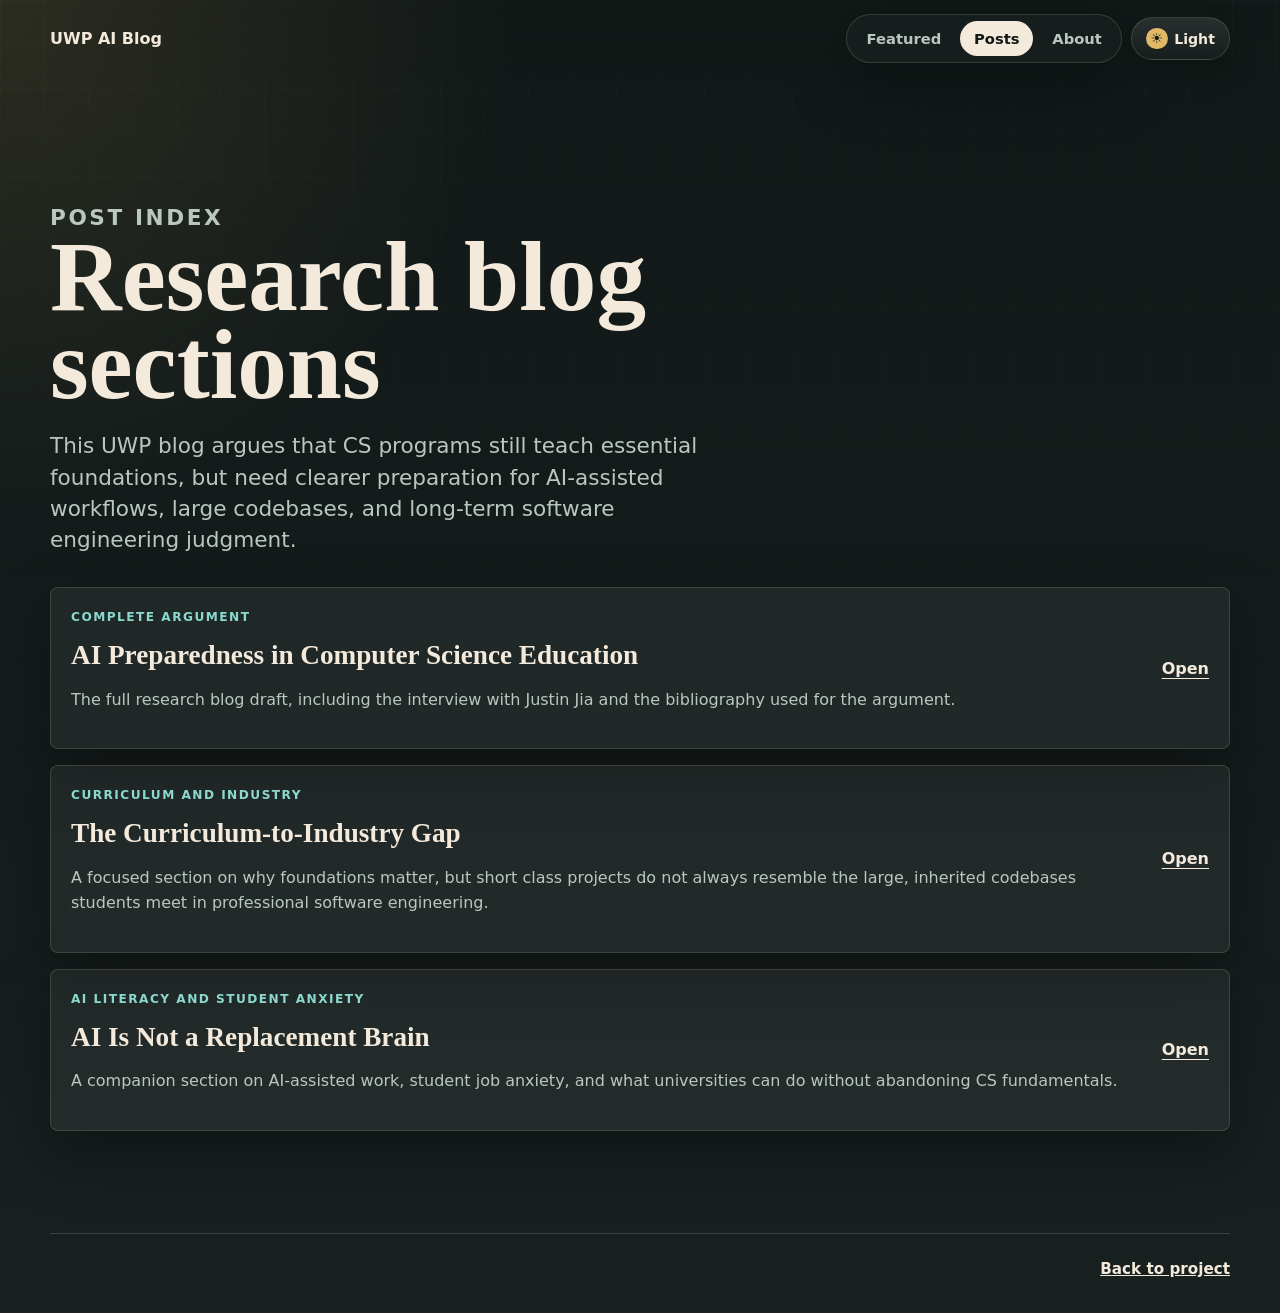
==== commit 50c40d21: "Update about section with author bio" ====
--- a/posts/index.html
+++ b/posts/index.html
@@ -93,7 +93,6 @@
   </main>
 
   <footer class="site-footer">
-    <p>UWP AI Blog. Built as a static GitHub Pages class project.</p>
     <a href="../index.html">Back to project</a>
   </footer>
 
--- a/styles/main.css
+++ b/styles/main.css
@@ -520,12 +520,72 @@
 
 .about-section {
   display: grid;
-  grid-template-columns: minmax(0, 0.8fr) minmax(280px, 0.55fr);
-  gap: clamp(1.5rem, 5vw, 4rem);
-  align-items: start;
+  grid-template-columns: minmax(180px, 0.34fr) minmax(0, 1fr);
+  gap: clamp(1.5rem, 5vw, 4.5rem);
+  align-items: center;
   margin-top: clamp(3rem, 7vw, 6rem);
   padding: clamp(2rem, 5vw, 4rem) 0;
   border-top: 1px solid var(--line);
+}
+
+.about-media {
+  display: flex;
+  justify-content: center;
+}
+
+.avatar-placeholder {
+  position: relative;
+  display: grid;
+  place-items: center;
+  width: clamp(9rem, 20vw, 14rem);
+  aspect-ratio: 1;
+  border: 1px solid var(--border-subtle);
+  border-radius: 50%;
+  background:
+    radial-gradient(circle at 32% 24%, rgba(224, 184, 102, 0.42), transparent 0 24%, transparent 25%),
+    radial-gradient(circle at 70% 78%, rgba(63, 175, 164, 0.26), transparent 0 30%, transparent 31%),
+    linear-gradient(145deg, var(--card-bg), var(--button-secondary-bg));
+  box-shadow: var(--shadow);
+  overflow: hidden;
+}
+
+.avatar-placeholder::before,
+.avatar-placeholder::after {
+  content: "";
+  position: absolute;
+  left: 50%;
+  transform: translateX(-50%);
+  border-radius: 999px;
+  background: var(--inverse-bg);
+  opacity: 0.88;
+}
+
+.avatar-placeholder::before {
+  top: 25%;
+  width: 28%;
+  aspect-ratio: 1;
+}
+
+.avatar-placeholder::after {
+  bottom: 20%;
+  width: 52%;
+  height: 28%;
+  border-radius: 50% 50% 42% 42%;
+}
+
+.avatar-placeholder span {
+  position: absolute;
+  inset: 0.65rem;
+  border: 1px solid var(--border-subtle);
+  border-radius: 50%;
+}
+
+.about-copy {
+  max-width: 760px;
+}
+
+.about-copy p {
+  margin: 1rem 0 0;
 }
 
 .bibliography-wrap {
@@ -599,11 +659,11 @@
 .site-footer {
   display: flex;
   align-items: center;
-  justify-content: space-between;
+  justify-content: flex-end;
   gap: 1rem;
   width: min(var(--max-width), calc(100% - 2rem));
   margin: 0 auto;
-  padding: 2rem 0 2.5rem;
+  padding: 1.4rem 0 2rem;
   border-top: 1px solid var(--line);
   color: var(--ink-muted);
   font-size: 0.95rem;
@@ -736,6 +796,10 @@
     grid-template-columns: 1fr;
   }
 
+  .about-media {
+    justify-content: flex-start;
+  }
+
   .hero {
     min-height: auto;
   }
@@ -791,6 +855,14 @@
 
   .article h2 {
     font-size: 2rem;
+  }
+
+  .about-media {
+    justify-content: center;
+  }
+
+  .about-copy {
+    text-align: left;
   }
 
   .hero-actions,
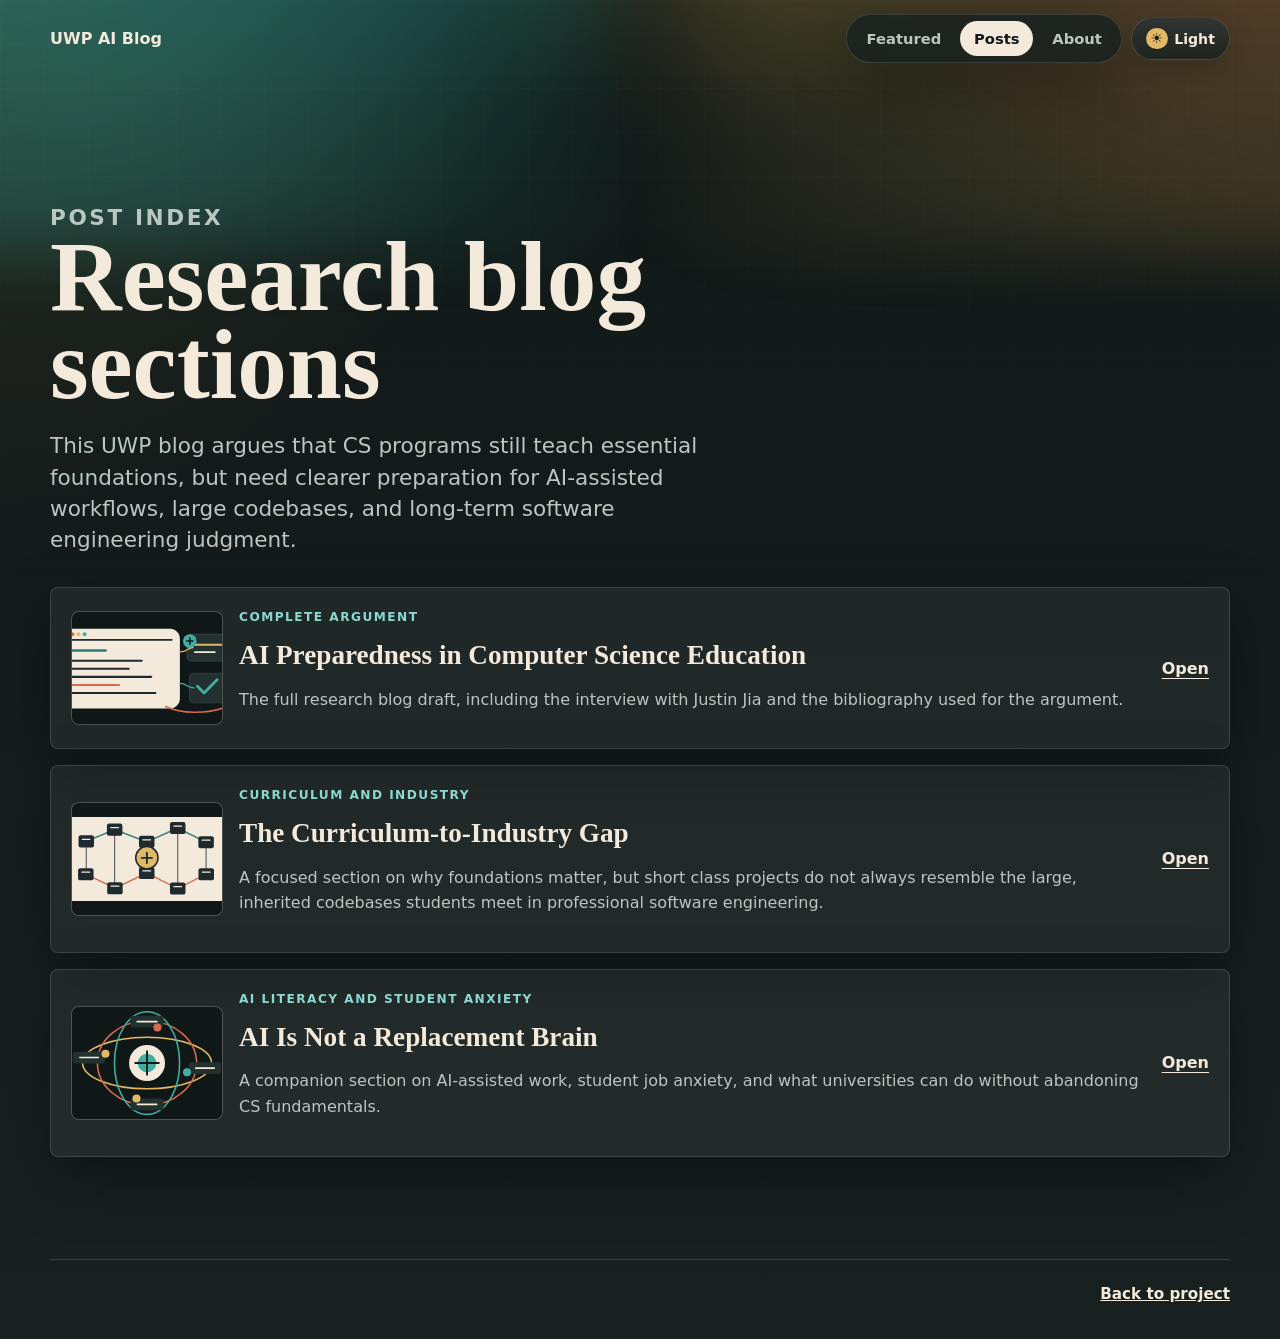
==== commit 4e570fb8: "update" ====
--- a/posts/index.html
+++ b/posts/index.html
@@ -54,6 +54,11 @@
 
     <section class="post-list" aria-label="All blog posts">
       <article class="list-card">
+        <img
+          class="list-card-image"
+          src="../assets/ai-assisted-workflow.svg"
+          alt="Abstract visual of an AI-assisted coding workflow."
+        />
         <div>
           <p class="tag">Complete argument</p>
           <h2><a href="./ai-preparedness.html">AI Preparedness in Computer Science Education</a></h2>
@@ -66,6 +71,11 @@
       </article>
 
       <article class="list-card">
+        <img
+          class="list-card-image"
+          src="../assets/large-codebase-map.svg"
+          alt="Abstract map of connected files and modules in a large codebase."
+        />
         <div>
           <p class="tag">Curriculum and industry</p>
           <h2><a href="./curriculum-gap.html">The Curriculum-to-Industry Gap</a></h2>
@@ -79,6 +89,11 @@
       </article>
 
       <article class="list-card">
+        <img
+          class="list-card-image"
+          src="../assets/ai-literacy-orbit.svg"
+          alt="Abstract orbit diagram around human judgment and AI literacy practices."
+        />
         <div>
           <p class="tag">AI literacy and student anxiety</p>
           <h2><a href="./student-response.html">AI Is Not a Replacement Brain</a></h2>
--- a/styles/main.css
+++ b/styles/main.css
@@ -22,6 +22,9 @@
   --inverse-bg: #f4eadc;
   --inverse-text: #111817;
   --button-secondary-bg: rgba(255, 255, 255, 0.065);
+  --aurora-one: rgba(63, 175, 164, 0.32);
+  --aurora-two: rgba(224, 184, 102, 0.22);
+  --aurora-three: rgba(214, 107, 79, 0.18);
   --shadow: 0 22px 60px rgba(0, 0, 0, 0.34);
   --max-width: 1180px;
   --article-width: 760px;
@@ -50,6 +53,9 @@
   --inverse-bg: #1f2a2e;
   --inverse-text: #f5efe4;
   --button-secondary-bg: rgba(255, 255, 255, 0.42);
+  --aurora-one: rgba(46, 125, 118, 0.18);
+  --aurora-two: rgba(216, 163, 74, 0.2);
+  --aurora-three: rgba(201, 91, 62, 0.14);
   --shadow: 0 22px 60px rgba(31, 42, 46, 0.14);
 }
 
@@ -62,6 +68,8 @@
 }
 
 body {
+  position: relative;
+  min-height: 100vh;
   margin: 0;
   background:
     radial-gradient(circle at top left, var(--glow), transparent 32rem),
@@ -70,18 +78,54 @@
   font-family: Inter, ui-sans-serif, system-ui, -apple-system, BlinkMacSystemFont, "Segoe UI", sans-serif;
   font-size: 16px;
   line-height: 1.6;
+  overflow-x: hidden;
+}
+
+body::after {
+  content: "";
+  position: fixed;
+  inset: -22rem -12rem auto -12rem;
+  z-index: 0;
+  height: 38rem;
+  pointer-events: none;
+  background:
+    radial-gradient(circle at 18% 32%, var(--aurora-one), transparent 28rem),
+    radial-gradient(circle at 56% 18%, var(--aurora-two), transparent 24rem),
+    radial-gradient(circle at 86% 42%, var(--aurora-three), transparent 24rem),
+    conic-gradient(from 180deg at 50% 50%, transparent, var(--aurora-one), transparent, var(--aurora-two), transparent);
+  filter: blur(34px) saturate(1.18);
+  opacity: 0.92;
+  transform: translate3d(0, 0, 0);
+  animation: aurora-drift 18s ease-in-out infinite alternate;
 }
 
 body::before {
   content: "";
   position: fixed;
   inset: 0;
+  z-index: 0;
   pointer-events: none;
   background-image:
     linear-gradient(var(--grid-line) 1px, transparent 1px),
     linear-gradient(90deg, var(--grid-line) 1px, transparent 1px);
   background-size: 44px 44px;
   mask-image: linear-gradient(to bottom, rgba(0, 0, 0, 0.5), transparent 70%);
+}
+
+main,
+.site-footer {
+  position: relative;
+  z-index: 1;
+}
+
+@keyframes aurora-drift {
+  0% {
+    transform: translate3d(-2%, -1%, 0) scale(1);
+  }
+
+  100% {
+    transform: translate3d(3%, 4%, 0) scale(1.08);
+  }
 }
 
 img {
@@ -412,6 +456,51 @@
   padding: clamp(3rem, 7vw, 6rem) 0 0;
 }
 
+.visual-lab-section {
+  width: min(var(--max-width), calc(100% - 2rem));
+  margin: 0 auto;
+  padding: clamp(3rem, 7vw, 6rem) 0 0;
+}
+
+.visual-lab-grid {
+  display: grid;
+  grid-template-columns: minmax(0, 1.2fr) minmax(260px, 0.8fr);
+  gap: 1rem;
+}
+
+.visual-tile {
+  position: relative;
+  margin: 0;
+  border: 1px solid var(--border-subtle);
+  border-radius: 0.75rem;
+  background:
+    linear-gradient(180deg, rgba(255, 255, 255, 0.06), transparent),
+    var(--card-bg);
+  box-shadow: var(--shadow);
+  overflow: hidden;
+}
+
+.visual-tile::before {
+  content: "";
+  position: absolute;
+  inset: 0;
+  pointer-events: none;
+  background: linear-gradient(135deg, rgba(255, 255, 255, 0.16), transparent 34%);
+  opacity: 0.55;
+}
+
+.visual-tile img {
+  width: 100%;
+  aspect-ratio: 5 / 3;
+  object-fit: cover;
+}
+
+.visual-tile figcaption {
+  padding: 1rem 1.1rem 1.1rem;
+  color: var(--ink-muted);
+  font-size: 0.95rem;
+}
+
 .section-heading {
   display: flex;
   align-items: end;
@@ -440,6 +529,16 @@
   flex-direction: column;
   min-height: 24rem;
   padding: 1.25rem;
+  overflow: hidden;
+}
+
+.post-card-image {
+  width: calc(100% + 2.5rem);
+  max-width: none;
+  margin: -1.25rem -1.25rem 1rem;
+  aspect-ratio: 16 / 9;
+  object-fit: cover;
+  border-bottom: 1px solid var(--border-subtle);
 }
 
 .post-card h3,
@@ -533,51 +632,16 @@
   justify-content: center;
 }
 
-.avatar-placeholder {
-  position: relative;
-  display: grid;
-  place-items: center;
+.profile-photo {
+  display: block;
   width: clamp(9rem, 20vw, 14rem);
   aspect-ratio: 1;
   border: 1px solid var(--border-subtle);
   border-radius: 50%;
-  background:
-    radial-gradient(circle at 32% 24%, rgba(224, 184, 102, 0.42), transparent 0 24%, transparent 25%),
-    radial-gradient(circle at 70% 78%, rgba(63, 175, 164, 0.26), transparent 0 30%, transparent 31%),
-    linear-gradient(145deg, var(--card-bg), var(--button-secondary-bg));
+  object-fit: cover;
+  object-position: center;
   box-shadow: var(--shadow);
-  overflow: hidden;
-}
-
-.avatar-placeholder::before,
-.avatar-placeholder::after {
-  content: "";
-  position: absolute;
-  left: 50%;
-  transform: translateX(-50%);
-  border-radius: 999px;
-  background: var(--inverse-bg);
-  opacity: 0.88;
-}
-
-.avatar-placeholder::before {
-  top: 25%;
-  width: 28%;
-  aspect-ratio: 1;
-}
-
-.avatar-placeholder::after {
-  bottom: 20%;
-  width: 52%;
-  height: 28%;
-  border-radius: 50% 50% 42% 42%;
-}
-
-.avatar-placeholder span {
-  position: absolute;
-  inset: 0.65rem;
-  border: 1px solid var(--border-subtle);
-  border-radius: 50%;
+  background: var(--card-bg);
 }
 
 .about-copy {
@@ -694,10 +758,19 @@
 
 .list-card {
   display: grid;
-  grid-template-columns: minmax(0, 1fr) auto;
+  grid-template-columns: 9.5rem minmax(0, 1fr) auto;
   gap: 1rem;
   align-items: center;
   padding: 1.25rem;
+}
+
+.list-card-image {
+  width: 100%;
+  aspect-ratio: 4 / 3;
+  object-fit: cover;
+  border: 1px solid var(--border-subtle);
+  border-radius: 0.5rem;
+  background: var(--soft-fill);
 }
 
 .article-shell {
@@ -730,6 +803,63 @@
 .article li {
   color: var(--ink-muted);
   font-size: 1.08rem;
+}
+
+.article-visual {
+  margin: 2.4rem 0;
+}
+
+.article-visual-wide {
+  width: min(100%, 900px);
+}
+
+.article-visual img {
+  width: 100%;
+  border: 1px solid var(--border-subtle);
+  border-radius: 0.65rem;
+  background: var(--card-bg);
+  box-shadow: var(--shadow);
+}
+
+.article-visual figcaption {
+  margin-top: 0.75rem;
+  color: var(--ink-muted);
+  font-size: 0.95rem;
+  line-height: 1.5;
+}
+
+.roadmap-band {
+  display: grid;
+  grid-template-columns: minmax(0, 0.78fr) minmax(280px, 1fr);
+  gap: clamp(1.5rem, 4vw, 3rem);
+  align-items: center;
+  width: min(var(--max-width), calc(100% - 2rem));
+  margin: clamp(3rem, 7vw, 6rem) auto 0;
+  padding: clamp(1rem, 3vw, 1.6rem);
+  border: 1px solid var(--border-subtle);
+  border-radius: 0.75rem;
+  background:
+    radial-gradient(circle at 24% 20%, var(--aurora-two), transparent 24rem),
+    var(--card-bg);
+  box-shadow: var(--shadow);
+}
+
+.roadmap-band h2 {
+  margin: 0;
+  font-family: Georgia, "Times New Roman", serif;
+  font-size: 2.7rem;
+  line-height: 1;
+}
+
+.roadmap-band p:not(.section-kicker) {
+  color: var(--ink-muted);
+}
+
+.roadmap-band img {
+  width: 100%;
+  border: 1px solid var(--border-subtle);
+  border-radius: 0.65rem;
+  box-shadow: var(--shadow);
 }
 
 .article h2 {
@@ -792,7 +922,9 @@
 
   .hero,
   .feature-layout,
-  .about-section {
+  .about-section,
+  .visual-lab-grid,
+  .roadmap-band {
     grid-template-columns: 1fr;
   }
 
@@ -810,6 +942,10 @@
     grid-template-columns: 1fr 1fr;
   }
 
+  .roadmap-band h2 {
+    font-size: 2.3rem;
+  }
+
   .hero h1,
   .page-header h1 {
     font-size: 5.6rem;
@@ -912,7 +1048,16 @@
   }
 
   .list-card {
-    display: block;
+    display: grid;
+    grid-template-columns: 1fr;
+  }
+
+  .list-card-image {
+    max-height: 12rem;
+  }
+
+  .roadmap-band h2 {
+    font-size: 2rem;
   }
 }
 
@@ -932,4 +1077,8 @@
   .button:hover {
     transform: none;
   }
-}
+
+  body::after {
+    animation: none;
+  }
+}
